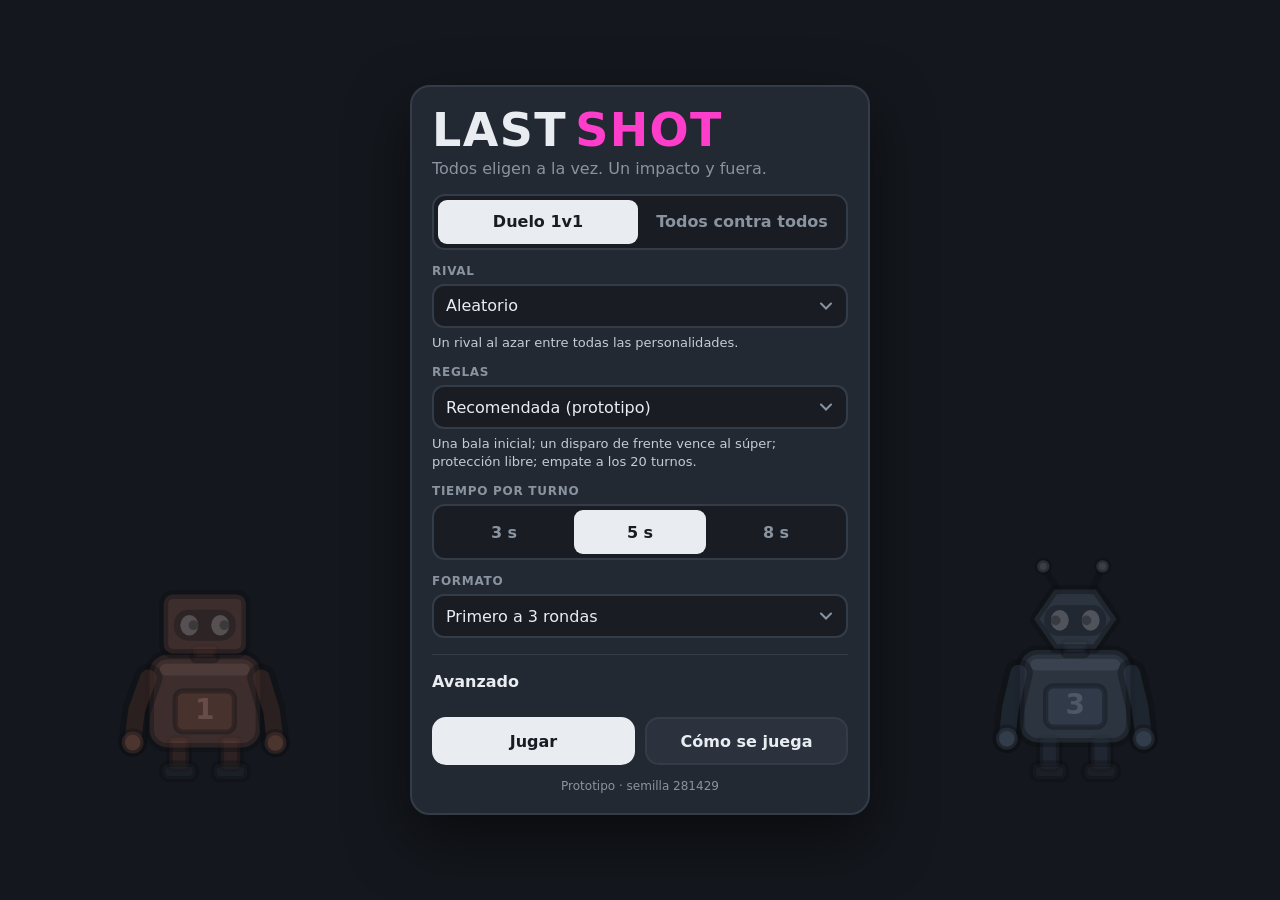
==== clasico.html @ 35a43016 "Build de LastShot 2d3c61e (con cambios sin commit)" ====
<!doctype html>
<html lang="es">
  <head>
    <meta charset="utf-8" />
    <meta
      name="viewport"
      content="width=device-width, initial-scale=1, viewport-fit=cover"
    />
    <meta name="theme-color" content="#191D23" />
    <meta name="description" content="Last Shot: duelo de turnos simultáneos. Recarga, protégete o dispara." />
    <link rel="icon" type="image/svg+xml" href="./favicon.svg" />
    <title>Last Shot · clásico</title>
    <script type="module" crossorigin src="./assets/clasico--VvWpMC3.js"></script>
    <link rel="modulepreload" crossorigin href="./assets/icons-CIqdHjLj.js">
    <link rel="stylesheet" crossorigin href="./assets/clasico-CSBm9AZI.css">
  </head>
  <body>
    <div id="app"></div>
    <noscript>Last Shot necesita JavaScript.</noscript>
  </body>
</html>
---- assets/clasico-CSBm9AZI.css ----
:root{--bg: #191d23;--panel: #232932;--panel-2: #2b323d;--edge: #343c48;--ink: #e9edf2;--ink-2: #c5ccd6;--muted: #8a93a0;--reload: #ffb547;--protect: #3fd8f0;--shoot: #ffffff;--super: #ff3dcb;--good: #7fd48a;--bad: #ff7a6b;--radius: 16px;color-scheme:dark}*{box-sizing:border-box}html,body{margin:0;height:100%;background:var(--bg);color:var(--ink);font-family:system-ui,-apple-system,Segoe UI,Roboto,sans-serif;overflow:hidden;overscroll-behavior:none;-webkit-tap-highlight-color:transparent;-webkit-user-select:none;user-select:none;touch-action:manipulation}#app{position:fixed;inset:0}[hidden]{display:none!important}button{font:inherit;color:inherit;touch-action:manipulation}button:focus-visible,select:focus-visible,summary:focus-visible,input:focus-visible{outline:3px solid var(--protect);outline-offset:2px}.arena{position:absolute;inset:0;width:100%;height:100%;display:block;touch-action:manipulation}.hud-top{position:absolute;top:0;left:0;right:0;display:grid;grid-template-columns:1fr auto;grid-template-areas:"info buttons" "timer timer";align-items:center;gap:2px 10px;padding:calc(env(safe-area-inset-top,0px) + 4px) max(10px,env(safe-area-inset-right,0px)) 6px max(10px,env(safe-area-inset-left,0px))}.hud-info{grid-area:info;display:flex;flex-direction:column;line-height:1.15;min-width:70px}.round-label{font-weight:800;font-size:14px}.turn-label{font-size:12px;color:var(--muted)}.timer{grid-area:timer;display:flex;align-items:center;gap:8px;min-width:0}.timer-num{flex:none;width:32px;height:32px;border-radius:50%;display:grid;place-items:center;font-weight:900;font-size:15px;background:var(--panel);border:2px solid var(--edge);font-variant-numeric:tabular-nums}.timer-bar{position:relative;flex:1;height:12px;border-radius:999px;background:var(--panel);border:2px solid var(--edge);overflow:hidden}.timer-fill{position:absolute;inset:0;background:var(--ink);transform-origin:left center}.timer.tension .timer-fill{background:var(--reload)}.timer.tension .timer-num,.timer.tension .timer-bar{border-color:var(--reload)}.timer.tension .timer-num{color:var(--reload)}.timer.pulse .timer-num,.timer.pulse .timer-bar{animation:pulse .45s ease-out}@keyframes pulse{0%{transform:scale(1)}35%{transform:scale(1.06)}to{transform:scale(1)}}.hud-buttons{grid-area:buttons;display:flex;gap:4px}.icon-btn{width:44px;height:44px;border-radius:12px;border:0;background:transparent;color:var(--ink-2);display:grid;place-items:center;cursor:pointer;padding:0}.icon-btn:hover{background:var(--panel)}.icon-btn svg{width:22px;height:22px}.icon-btn.is-off{color:var(--muted)}.speed-btn{font-weight:800;font-size:13px;font-variant-numeric:tabular-nums}.hud-bottom{position:absolute;left:0;right:0;bottom:0;display:flex;flex-direction:column;align-items:center;gap:6px;padding:4px max(10px,env(safe-area-inset-right,0px)) calc(env(safe-area-inset-bottom,0px) + 10px) max(10px,env(safe-area-inset-left,0px));pointer-events:none}.hud-bottom>*{pointer-events:auto;width:100%;max-width:600px}.caption{min-height:70px;display:flex;flex-direction:column;justify-content:center;align-items:center;text-align:center;gap:1px;padding:5px 12px;border-radius:14px;background:#232932f0;border:2px solid var(--edge);transition:opacity .2s}.cap-head{font-size:17px;font-weight:900;line-height:1.2}.cap-detail{font-size:13px;line-height:1.3;color:var(--ink-2)}.caption[data-tone=good]{border-color:var(--good)}.caption[data-tone=bad]{border-color:var(--bad)}.caption.old{opacity:.5}.caption.empty{visibility:hidden}.caption.pop{animation:pop .25s ease-out}@keyframes pop{0%{transform:scale(.94);opacity:.4}to{transform:scale(1);opacity:1}}.status{min-height:32px;display:flex;align-items:center;justify-content:center;gap:10px;font-size:13px;color:var(--muted);text-align:center}.status.chosen{color:var(--ink);font-weight:700}.chip-btn{display:inline-flex;align-items:center;gap:6px;min-height:32px;padding:0 12px;border-radius:999px;border:2px solid var(--edge);background:var(--panel);font-weight:700;font-size:13px;cursor:pointer}.chip-btn.on{background:var(--ink);color:var(--bg);border-color:var(--ink)}.chip-icon svg{width:14px;height:14px;display:block}.actions{display:flex;gap:8px}.act{flex:1 1 0;min-width:0;min-height:76px;border-radius:var(--radius);border:3px solid var(--edge);background:var(--panel);display:flex;flex-direction:column;align-items:center;justify-content:center;gap:2px;padding:6px 2px;cursor:pointer;position:relative;transition:transform .08s,border-color .12s,background-color .12s,opacity .12s}.act:active{transform:scale(.96)}.act-icon svg{width:28px;height:28px;display:block}.act-reload .act-icon{color:var(--reload)}.act-protect .act-icon{color:var(--protect)}.act-shoot .act-icon{color:var(--shoot)}.act-super .act-icon{color:var(--super)}.act-label{font-weight:800;font-size:14px}.act-sub{font-size:11px;color:var(--muted);min-height:14px;max-width:100%;white-space:nowrap;overflow:hidden;text-overflow:ellipsis}.act.off{opacity:.42;cursor:not-allowed}.act.off .act-sub{color:var(--bad);font-weight:700}.act.idle{cursor:default}.act.idle:not(.selected){opacity:.45}.act-super.affordable{border-color:var(--super);box-shadow:0 0 16px #ff3dcb66}.act.selected:after{content:"✓";position:absolute;top:3px;right:7px;font-weight:900;font-size:13px}.act-reload.selected{border-color:var(--reload);background:#ffb54729}.act-protect.selected{border-color:var(--protect);background:#3fd8f024}.act-shoot.selected{border-color:var(--shoot);background:#ffffff1f}.act-super.selected{border-color:var(--super);background:#ff3dcb2e}.act.nope{animation:nope .32s}@keyframes nope{20%{transform:translate(-4px)}50%{transform:translate(4px)}80%{transform:translate(-2px)}}.hud-bottom.spectating .actions{opacity:.5}.overlay{position:absolute;inset:0;display:flex;padding:calc(env(safe-area-inset-top,0px) + 16px) max(16px,env(safe-area-inset-right,0px)) calc(env(safe-area-inset-bottom,0px) + 16px) max(16px,env(safe-area-inset-left,0px));overflow-y:auto;background:#0c0e12a8;-webkit-user-select:text;user-select:text}.overlay.menu{background:#0c0e1259}.panel{width:100%;max-width:440px;margin:auto;background:var(--panel);border:2px solid var(--edge);border-radius:20px;padding:20px;box-shadow:0 24px 60px #00000080}.panel.small{max-width:360px}.panel h2{margin:0 0 6px;font-size:26px;font-weight:900}.tone-good .panel{border-color:var(--good)}.tone-bad .panel{border-color:var(--bad)}.menu-panel{max-width:460px}.logo{margin:0;font-size:46px;font-weight:900;letter-spacing:.03em;line-height:1}.logo span{color:var(--super);margin-left:.18em}.tagline{margin:6px 0 16px;color:var(--muted)}.seg{display:flex;gap:4px;padding:4px;border-radius:13px;background:var(--bg);border:2px solid var(--edge)}.seg-btn{flex:1;min-height:44px;border:0;border-radius:9px;background:transparent;color:var(--muted);font-weight:800;cursor:pointer}.seg-btn.on{background:var(--ink);color:var(--bg)}.field{display:flex;flex-direction:column;gap:6px;margin-top:14px}.field-label{font-size:12px;font-weight:800;color:var(--muted);text-transform:uppercase;letter-spacing:.06em}.field-hint{font-size:13px;color:var(--ink-2);line-height:1.35}.field-select{-webkit-appearance:none;appearance:none;min-height:44px;width:100%;padding:0 38px 0 12px;background-image:url("data:image/svg+xml,%3Csvg xmlns='http://www.w3.org/2000/svg' viewBox='0 0 12 8'%3E%3Cpath d='M1 1.5 6 6.5 11 1.5' fill='none' stroke='%238a93a0' stroke-width='2' stroke-linecap='round'/%3E%3C/svg%3E");background-repeat:no-repeat;background-position:right 14px center;background-size:12px 8px;border-radius:12px;border:2px solid var(--edge);background-color:var(--bg);color:var(--ink);font:inherit}.advanced{margin-top:16px;padding-top:8px;border-top:1px solid var(--edge)}.advanced summary{min-height:36px;display:flex;align-items:center;font-weight:800;cursor:pointer}.adv-grid{display:grid;grid-template-columns:1fr 1fr;gap:0 12px}.adv-grid .field{margin-top:10px}.check{display:flex;align-items:center;gap:10px;min-height:36px;margin-top:10px;font-size:14px;cursor:pointer}.check input{width:20px;height:20px;accent-color:var(--super)}.menu-actions{display:flex;flex-wrap:wrap;gap:10px;margin-top:18px}.btn{flex:1 1 140px;min-height:48px;padding:0 14px;border-radius:14px;border:2px solid var(--edge);background:var(--panel-2);font-weight:800;cursor:pointer;display:inline-flex;align-items:center;justify-content:center;gap:8px}.btn.primary{background:var(--ink);color:var(--bg);border-color:var(--ink)}.btn.danger{background:var(--bad);color:var(--bg);border-color:var(--bad)}.btn.ghost{flex-basis:100%;background:transparent}.btn-icon svg{width:18px;height:18px;display:block}.fine{margin:14px 0 0;font-size:12px;color:var(--muted);text-align:center}.reason{margin:0 0 10px;color:var(--ink-2)}.who{display:inline-flex;align-items:center;gap:6px;font-weight:700}.badge{width:22px;height:22px;border-radius:50%;display:inline-grid;place-items:center;font-size:12px;font-weight:900;color:#0b0d11;background:var(--c);border:2px solid #0b0d11}.scores{display:flex;flex-wrap:wrap;gap:8px 14px;margin:10px 0}.score strong{margin-left:6px;font-size:18px}.explain{margin-top:12px;padding:12px;border-radius:14px;background:var(--bg);border:1px solid var(--edge)}.explain-title{font-size:12px;font-weight:800;text-transform:uppercase;letter-spacing:.06em;color:var(--muted);margin-bottom:8px}.chips{display:flex;flex-direction:column;gap:6px}.chip{display:flex;align-items:center;flex-wrap:wrap;gap:6px;font-size:14px}.chip.dead>.who{text-decoration:line-through;color:var(--muted)}.chip-target{display:inline-flex;align-items:center;gap:4px;color:var(--muted)}.chip-auto{font-size:12px;color:var(--muted)}.mini-icon svg{width:16px;height:16px;display:block}.explain-text{margin:10px 0 0;font-size:14px;line-height:1.4;color:var(--ink)}.ranking{list-style:none;margin:10px 0 0;padding:0;display:flex;flex-direction:column;gap:8px}.ranking li{display:flex;align-items:center;gap:8px}.rank-sub{color:var(--muted);font-size:13px;flex:1}.how ul{list-style:none;padding:0;margin:10px 0 0}.how-actions{display:flex;flex-direction:column;gap:10px}.how-row{display:flex;align-items:flex-start;gap:12px;line-height:1.35}.how-icon{flex:none;width:38px;height:38px;border-radius:12px;display:grid;place-items:center;background:var(--bg);border:2px solid var(--edge)}.how-icon svg{width:22px;height:22px}.how-icon.act-reload{color:var(--reload)}.how-icon.act-protect{color:var(--protect)}.how-icon.act-shoot{color:var(--shoot)}.how-icon.act-super{color:var(--super)}.how-facts{margin-top:14px!important;padding-top:12px!important;border-top:1px solid var(--edge);display:flex;flex-direction:column;gap:8px;font-size:14px;line-height:1.4;color:var(--ink-2)}.how-facts li:before{content:"·";margin-right:6px;font-weight:900;color:var(--ink)}.how-keys{margin:14px 0 0;font-size:13px;color:var(--muted);line-height:1.4}@media(max-width:380px){.adv-grid{grid-template-columns:1fr}.act-label{font-size:13px}.hud-info{min-width:60px}.hud-buttons .icon-btn{width:38px}}@media(min-width:720px){.hud-top{grid-template-columns:auto 1fr auto;grid-template-areas:"info timer buttons";padding-top:calc(env(safe-area-inset-top,0px) + 6px)}}@media(min-width:900px){.act{min-height:84px}.cap-head{font-size:19px}.caption{min-height:72px}}@media(max-height:520px)and (orientation:landscape){.caption{min-height:38px;padding:3px 10px}.cap-head{font-size:15px}.cap-detail{font-size:12px}.act{min-height:54px;flex-direction:row;gap:6px}.act-sub{display:none}.status{min-height:18px}}@media(prefers-reduced-motion:reduce){.timer.pulse .timer-num,.timer.pulse .timer-bar,.caption.pop,.act.nope{animation:none}}
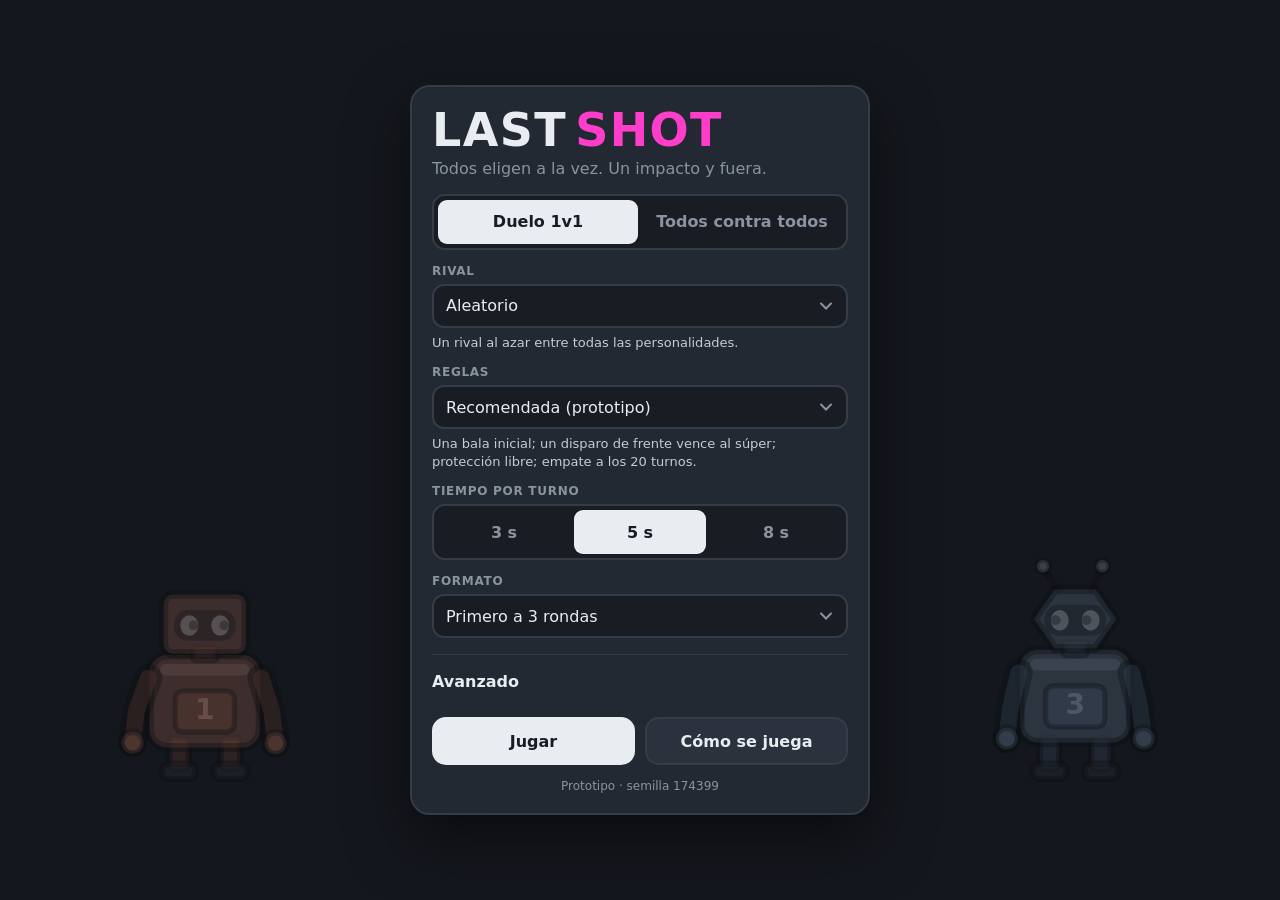
==== commit 28dbea91: "Build de LastShot a54083b" ====
--- a/clasico.html
+++ b/clasico.html
@@ -10,8 +10,8 @@
     <meta name="description" content="Last Shot: duelo de turnos simultáneos. Recarga, protégete o dispara." />
     <link rel="icon" type="image/svg+xml" href="./favicon.svg" />
     <title>Last Shot · clásico</title>
-    <script type="module" crossorigin src="./assets/clasico--VvWpMC3.js"></script>
-    <link rel="modulepreload" crossorigin href="./assets/icons-CIqdHjLj.js">
+    <script type="module" crossorigin src="./assets/clasico-ChJn-U5Q.js"></script>
+    <link rel="modulepreload" crossorigin href="./assets/icons-Blieohsg.js">
     <link rel="stylesheet" crossorigin href="./assets/clasico-CSBm9AZI.css">
   </head>
   <body>
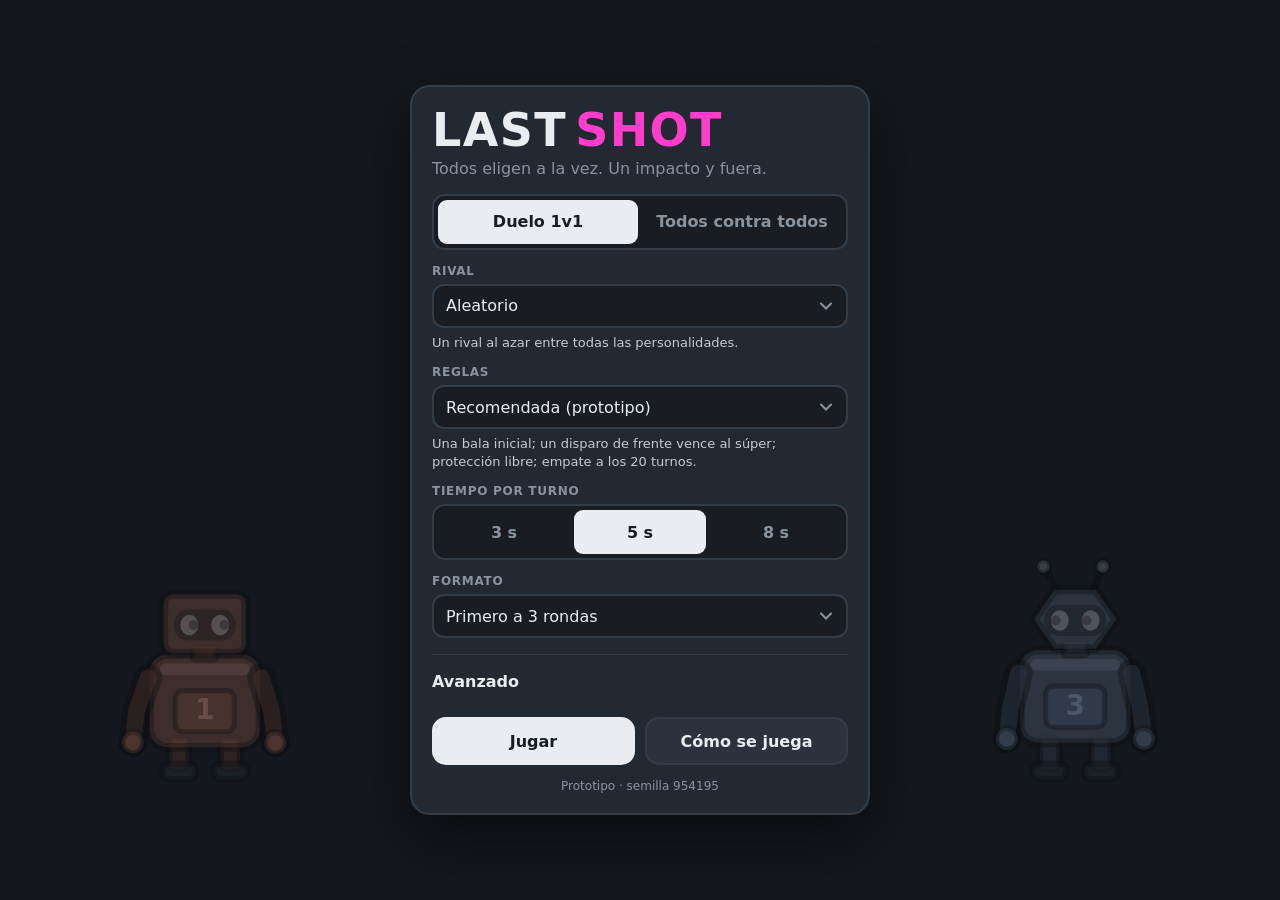
==== commit 03f4e3eb: "Build de LastShot 8a7c99a" ====
--- a/clasico.html
+++ b/clasico.html
@@ -10,8 +10,8 @@
     <meta name="description" content="Last Shot: duelo de turnos simultáneos. Recarga, protégete o dispara." />
     <link rel="icon" type="image/svg+xml" href="./favicon.svg" />
     <title>Last Shot · clásico</title>
-    <script type="module" crossorigin src="./assets/clasico-ChJn-U5Q.js"></script>
-    <link rel="modulepreload" crossorigin href="./assets/icons-Blieohsg.js">
+    <script type="module" crossorigin src="./assets/clasico-CUWYLXa0.js"></script>
+    <link rel="modulepreload" crossorigin href="./assets/icons-CmwMjcwG.js">
     <link rel="stylesheet" crossorigin href="./assets/clasico-CSBm9AZI.css">
   </head>
   <body>
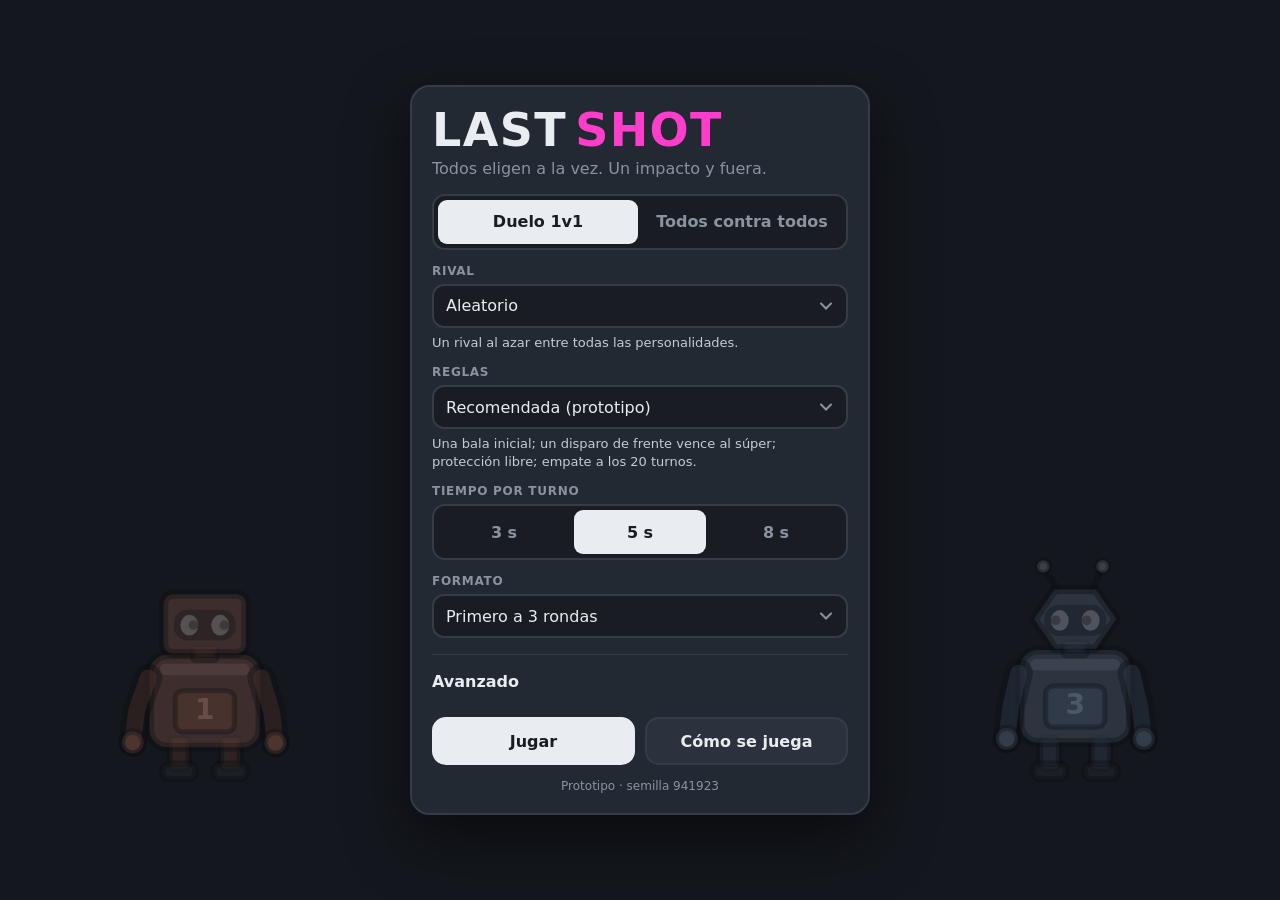
==== commit 1d2fb27f: "Build de LastShot e392679" ====
--- a/clasico.html
+++ b/clasico.html
@@ -10,8 +10,8 @@
     <meta name="description" content="Last Shot: duelo de turnos simultáneos. Recarga, protégete o dispara." />
     <link rel="icon" type="image/svg+xml" href="./favicon.svg" />
     <title>Last Shot · clásico</title>
-    <script type="module" crossorigin src="./assets/clasico-CUWYLXa0.js"></script>
-    <link rel="modulepreload" crossorigin href="./assets/icons-CmwMjcwG.js">
+    <script type="module" crossorigin src="./assets/clasico-B_nXFbmC.js"></script>
+    <link rel="modulepreload" crossorigin href="./assets/icons-B4wjgE-C.js">
     <link rel="stylesheet" crossorigin href="./assets/clasico-CSBm9AZI.css">
   </head>
   <body>
